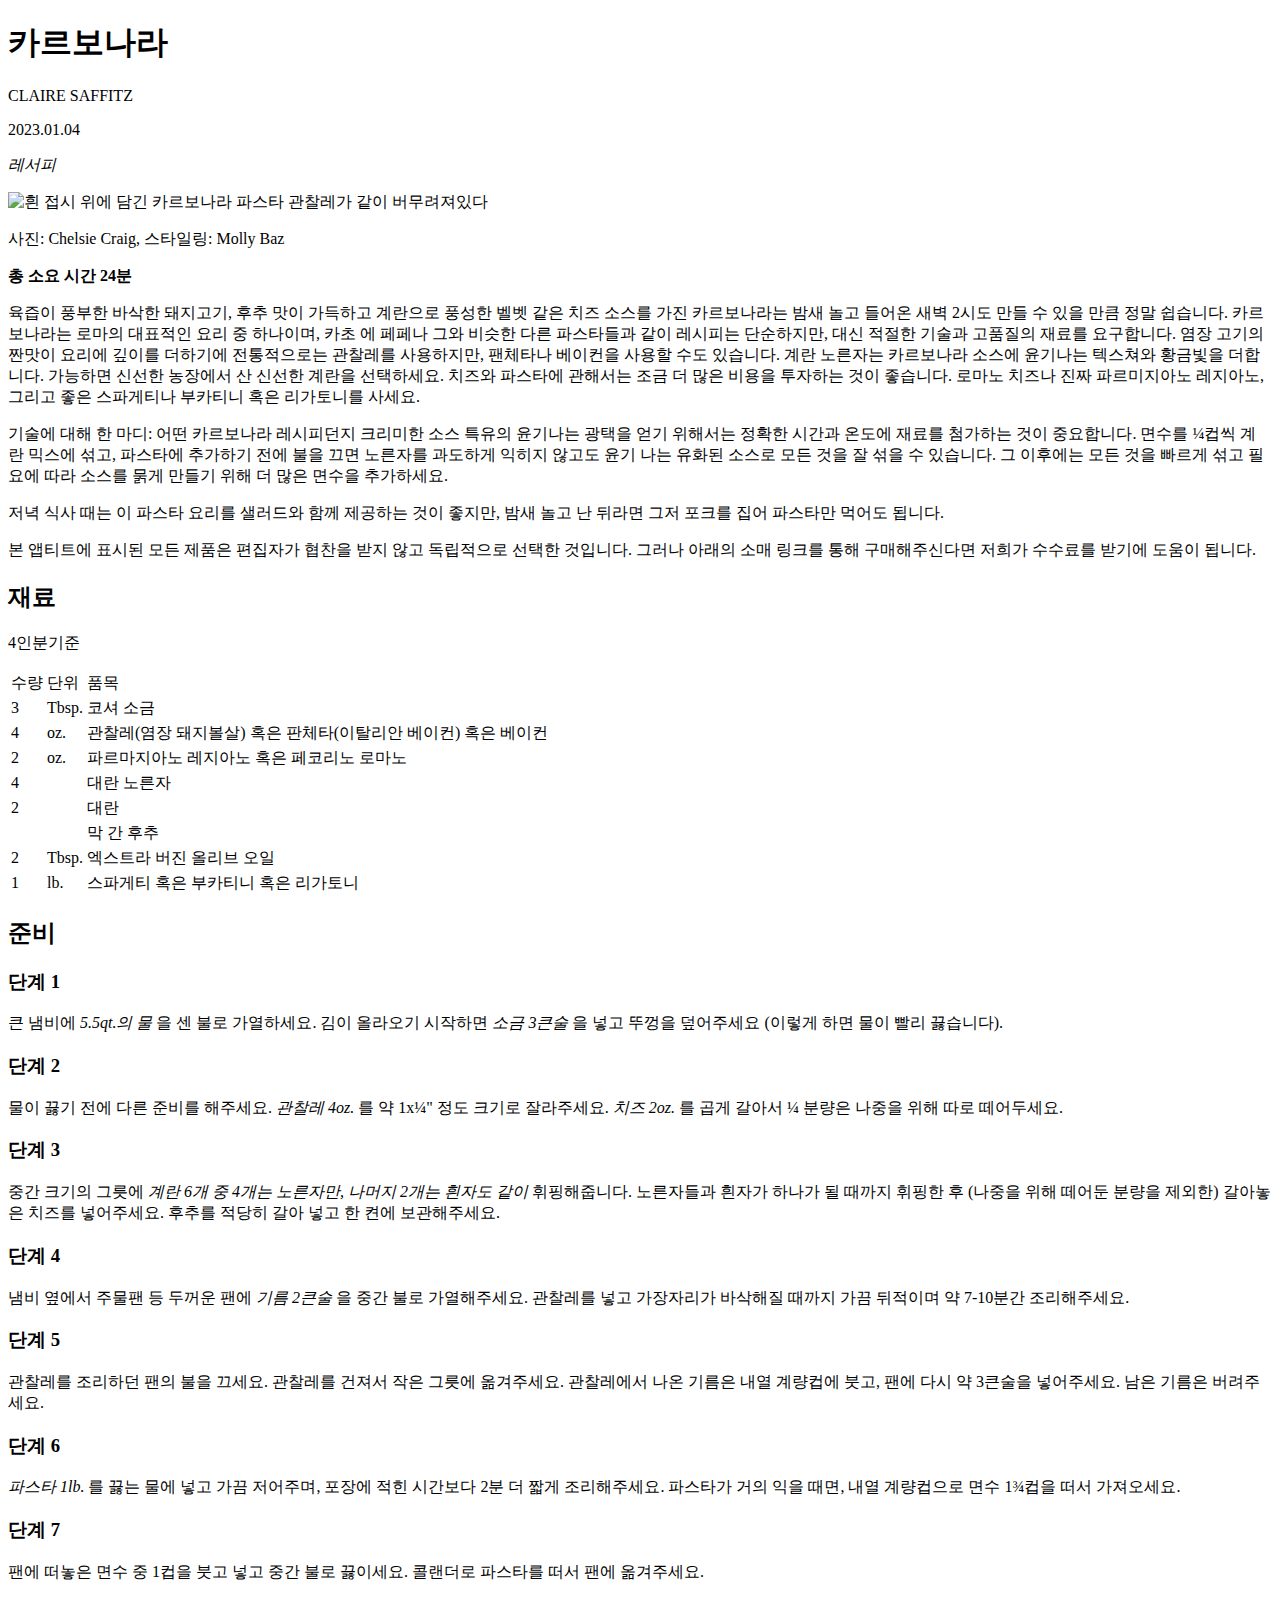
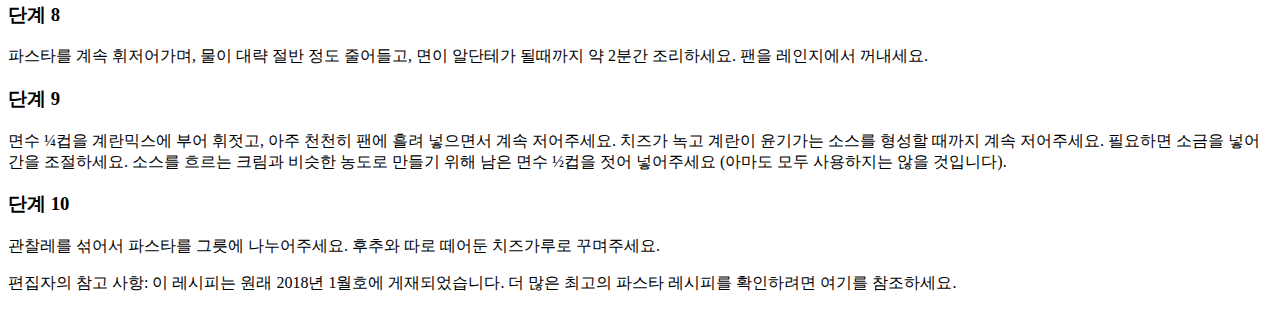
==== src/w2/index.html @ 841a9d39 "first" ====
<!DOCTYPE html>
<html lang="ko">
  <head>
    <meta charset="UTF-8" />
    <meta name="viewport" content="width=device-width, initial-scale=1.0" />
    <title>Pasta Carbonara</title>
  </head>
  <body>
    <h1>카르보나라</h1>
    <p><stong>CLAIRE SAFFITZ</stong></p>
    <p>2023.01.04</p>
    <p><em>레서피</em></p>
    <img
      src="../img/pasta-carbonara.jpg"
      alt="흰 접시 위에 담긴 카르보나라 파스타 관찰레가 같이 버무려져있다" />
    <p>사진: Chelsie Craig, 스타일링: Molly Baz</p>
    <p><strong>총 소요 시간 24분</strong></p>
    <p>
      육즙이 풍부한 바삭한 돼지고기, 후추 맛이 가득하고 계란으로 풍성한 벨벳
      같은 치즈 소스를 가진 카르보나라는 밤새 놀고 들어온 새벽 2시도 만들 수
      있을 만큼 정말 쉽습니다. 카르보나라는 로마의 대표적인 요리 중 하나이며,
      카초 에 페페나 그와 비슷한 다른 파스타들과 같이 레시피는 단순하지만, 대신
      적절한 기술과 고품질의 재료를 요구합니다. 염장 고기의 짠맛이 요리에 깊이를
      더하기에 전통적으로는 관찰레를 사용하지만, 팬체타나 베이컨을 사용할 수도
      있습니다. 계란 노른자는 카르보나라 소스에 윤기나는 텍스쳐와 황금빛을
      더합니다. 가능하면 신선한 농장에서 산 신선한 계란을 선택하세요. 치즈와
      파스타에 관해서는 조금 더 많은 비용을 투자하는 것이 좋습니다. 로마노
      치즈나 진짜 파르미지아노 레지아노, 그리고 좋은 스파게티나 부카티니 혹은
      리가토니를 사세요.
    </p>
    <p>
      기술에 대해 한 마디: 어떤 카르보나라 레시피던지 크리미한 소스 특유의
      윤기나는 광택을 얻기 위해서는 정확한 시간과 온도에 재료를 첨가하는 것이
      중요합니다. 면수를 ¼컵씩 계란 믹스에 섞고, 파스타에 추가하기 전에 불을
      끄면 노른자를 과도하게 익히지 않고도 윤기 나는 유화된 소스로 모든 것을 잘
      섞을 수 있습니다. 그 이후에는 모든 것을 빠르게 섞고 필요에 따라 소스를
      묽게 만들기 위해 더 많은 면수을 추가하세요.
    </p>
    <p>
      저녁 식사 때는 이 파스타 요리를 샐러드와 함께 제공하는 것이 좋지만, 밤새
      놀고 난 뒤라면 그저 포크를 집어 파스타만 먹어도 됩니다.
    </p>
    <p>
      본 앱티트에 표시된 모든 제품은 편집자가 협찬을 받지 않고 독립적으로 선택한
      것입니다. 그러나 아래의 소매 링크를 통해 구매해주신다면 저희가 수수료를
      받기에 도움이 됩니다.
    </p>
    <h2>재료</h2>
    <p>4인분기준</p>
    <table>
      <tr>
        <td>수량</td>
        <td>단위</td>
        <td>품목</td>
      </tr>
      <tr>
        <td>3</td>
        <td>Tbsp.</td>
        <td>코셔 소금</td>
      </tr>
      <tr>
        <td>4</td>
        <td>oz.</td>
        <td>관찰레(염장 돼지볼살) 혹은 판체타(이탈리안 베이컨) 혹은 베이컨</td>
      </tr>
      <tr>
        <td>2</td>
        <td>oz.</td>
        <td>파르마지아노 레지아노 혹은 페코리노 로마노</td>
      </tr>
      <tr>
        <td>4</td>
        <td></td>
        <td>대란 노른자</td>
      </tr>
      <tr>
        <td>2</td>
        <td></td>
        <td>대란</td>
      </tr>
      <tr>
        <td></td>
        <td></td>
        <td>막 간 후추</td>
      </tr>
      <tr>
        <td>2</td>
        <td>Tbsp.</td>
        <td>엑스트라 버진 올리브 오일</td>
      </tr>
      <tr>
        <td>1</td>
        <td>lb.</td>
        <td>스파게티 혹은 부카티니 혹은 리가토니</td>
      </tr>
    </table>
    <h2>준비</h2>
    <h3>단계 1</h3>
    <p>
      큰 냄비에
      <em>5.5qt.의 물</em>
      을 센 불로 가열하세요. 김이 올라오기 시작하면
      <em>소금 3큰술</em>
      을 넣고 뚜껑을 덮어주세요 (이렇게 하면 물이 빨리 끓습니다).
    </p>
    <h3>단계 2</h3>
    <p>
      물이 끓기 전에 다른 준비를 해주세요.
      <em>관찰레 4oz.</em>
      를 약 1x¼" 정도 크기로 잘라주세요.
      <em>치즈 2oz.</em>
      를 곱게 갈아서 ¼ 분량은 나중을 위해 따로 떼어두세요.
    </p>
    <h3>단계 3</h3>
    <p>
      중간 크기의 그릇에
      <em>계란 6개 중 4개는 노른자만, 나머지 2개는 흰자도 같이</em>
      휘핑해줍니다. 노른자들과 흰자가 하나가 될 때까지 휘핑한 후 (나중을 위해
      떼어둔 분량을 제외한) 갈아놓은 치즈를 넣어주세요. 후추를 적당히 갈아 넣고
      한 켠에 보관해주세요.
    </p>
    <h3>단계 4</h3>
    <p>
      냄비 옆에서 주물팬 등 두꺼운 팬에
      <em>기름 2큰술</em>
      을 중간 불로 가열해주세요. 관찰레를 넣고 가장자리가 바삭해질 때까지 가끔
      뒤적이며 약 7-10분간 조리해주세요.
    </p>
    <h3>단계 5</h3>
    <p>
      관찰레를 조리하던 팬의 불을 끄세요. 관찰레를 건져서 작은 그릇에
      옮겨주세요. 관찰레에서 나온 기름은 내열 계량컵에 붓고, 팬에 다시 약
      3큰술을 넣어주세요. 남은 기름은 버려주세요.
    </p>
    <h3>단계 6</h3>
    <p>
      <em>파스타 1lb.</em>
      를 끓는 물에 넣고 가끔 저어주며, 포장에 적힌 시간보다 2분 더 짧게
      조리해주세요. 파스타가 거의 익을 때면, 내열 계량컵으로 면수 1¾컵을 떠서
      가져오세요.
    </p>
    <h3>단계 7</h3>
    <p>
      팬에 떠놓은 면수 중 1컵을 붓고 넣고 중간 불로 끓이세요. 콜랜더로 파스타를
      떠서 팬에 옮겨주세요.
    </p>
    <h3>단계 8</h3>
    <p>
      파스타를 계속 휘저어가며, 물이 대략 절반 정도 줄어들고, 면이 알단테가
      될때까지 약 2분간 조리하세요. 팬을 레인지에서 꺼내세요.
    </p>
    <h3>단계 9</h3>
    <p>
      면수 ¼컵을 계란믹스에 부어 휘젓고, 아주 천천히 팬에 흘려 넣으면서 계속
      저어주세요. 치즈가 녹고 계란이 윤기가는 소스를 형성할 때까지 계속
      저어주세요. 필요하면 소금을 넣어 간을 조절하세요. 소스를 흐르는 크림과
      비슷한 농도로 만들기 위해 남은 면수 ½컵을 젓어 넣어주세요 (아마도 모두
      사용하지는 않을 것입니다).
    </p>
    <h3>단계 10</h3>
    <p>
      관찰레를 섞어서 파스타를 그릇에 나누어주세요. 후추와 따로 떼어둔
      치즈가루로 꾸며주세요.
    </p>
    <p>
      편집자의 참고 사항: 이 레시피는 원래 2018년 1월호에 게재되었습니다. 더
      많은 최고의 파스타 레시피를 확인하려면 여기를 참조하세요.
    </p>
  </body>
</html>
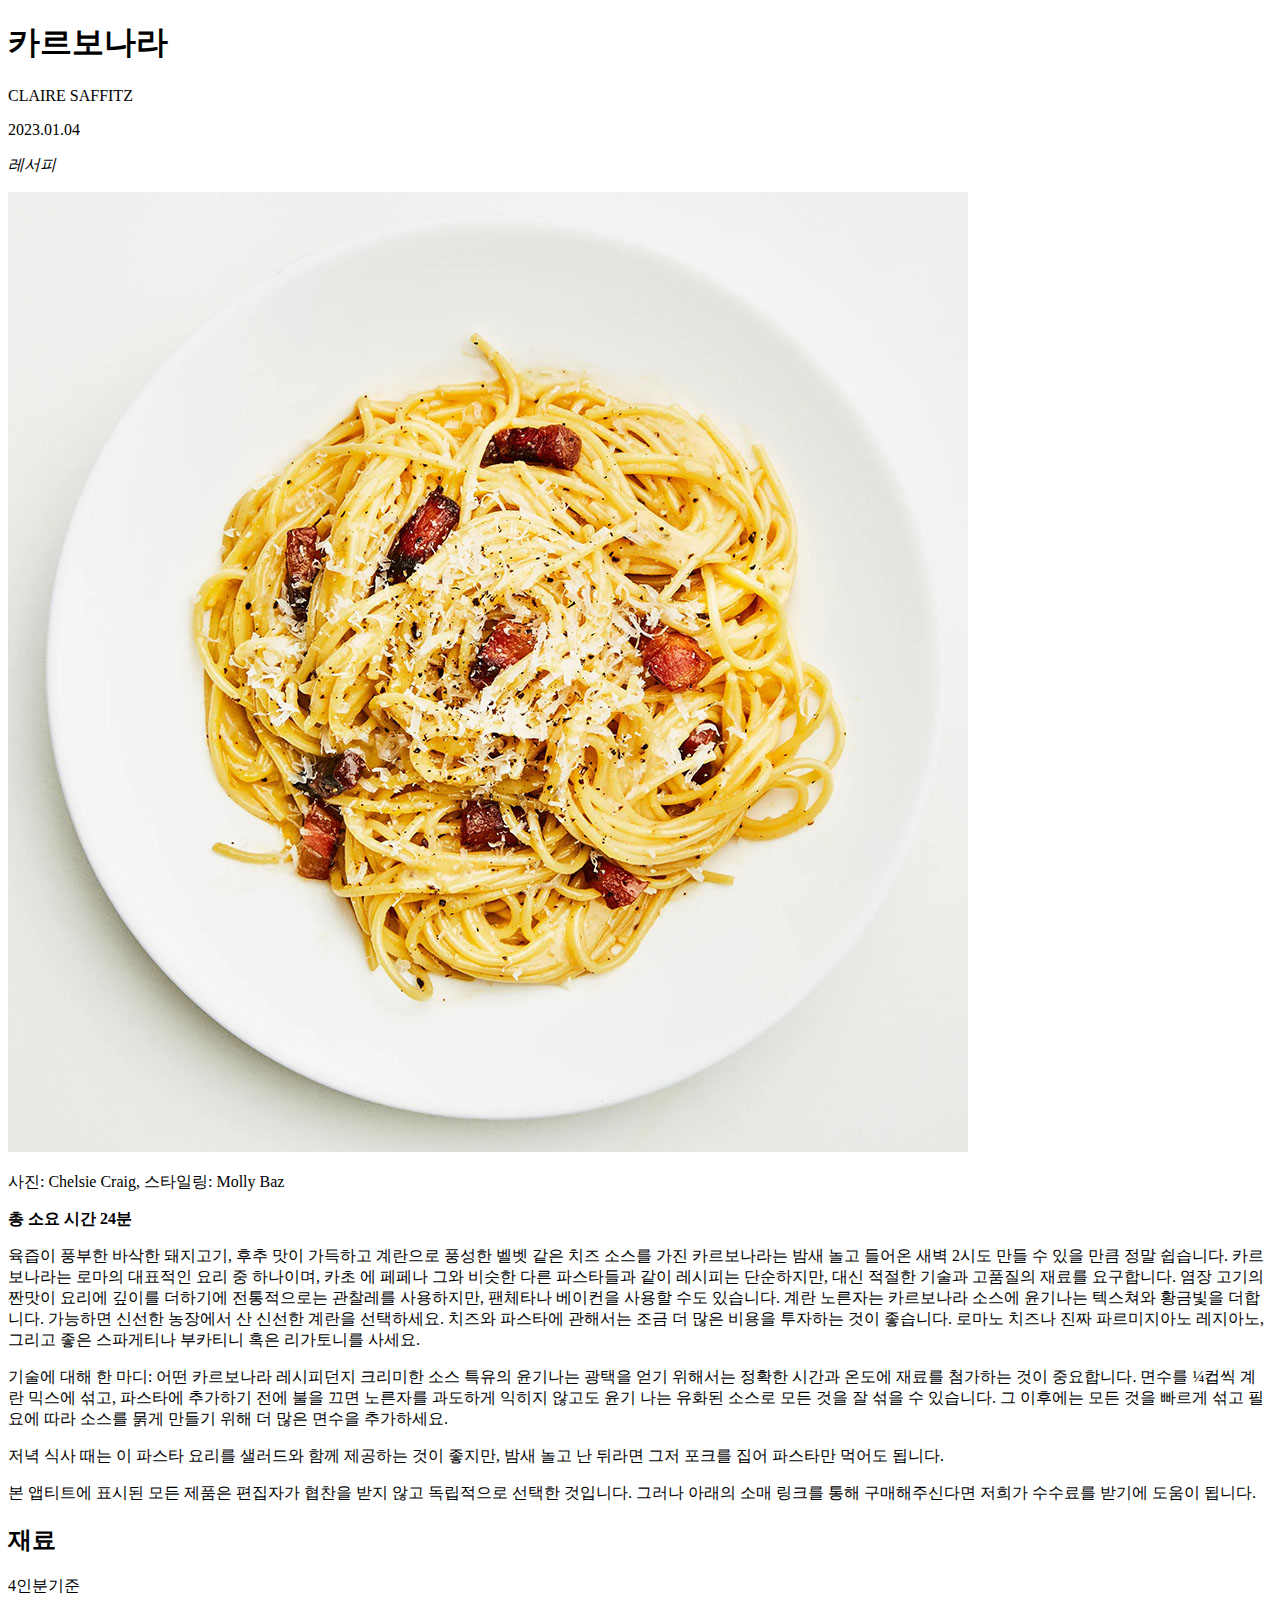
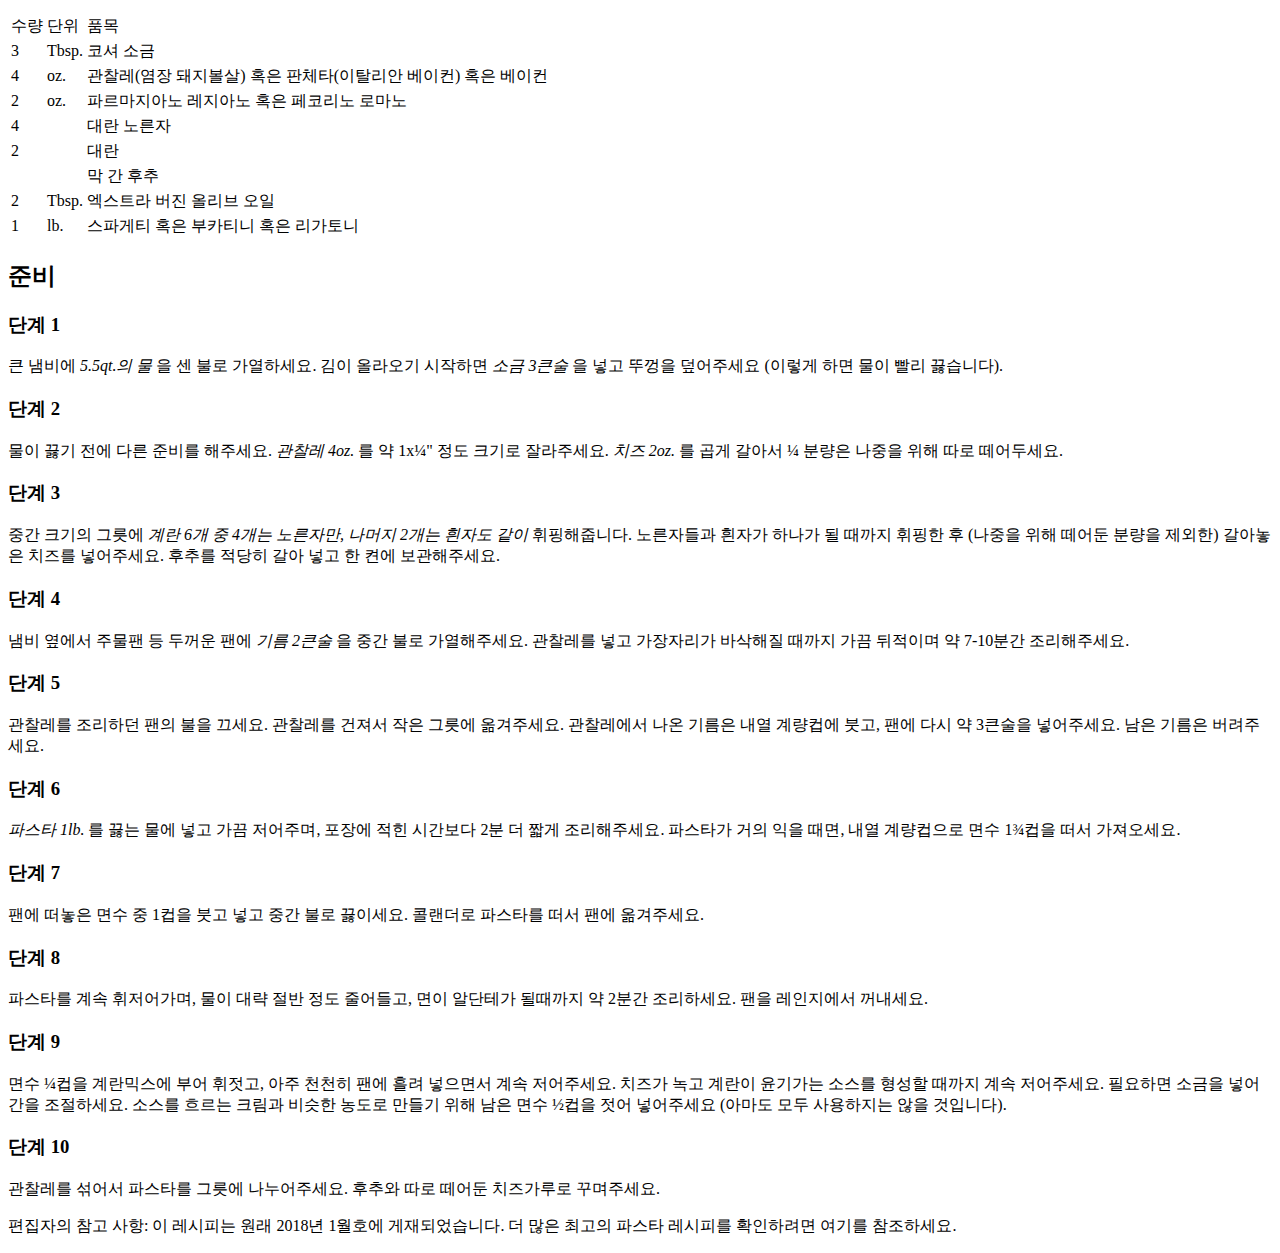
==== commit 7e3854a2: "폴더명 및 이미지 경로 수정" ====
--- a/src/w2/index.html
+++ b/src/w2/index.html
@@ -11,8 +11,9 @@
     <p>2023.01.04</p>
     <p><em>레서피</em></p>
     <img
-      src="../img/pasta-carbonara.jpg"
-      alt="흰 접시 위에 담긴 카르보나라 파스타 관찰레가 같이 버무려져있다" />
+      src="../../assets/pasta-carbonara.jpg"
+      alt="흰 접시 위에 담긴 카르보나라 파스타 관찰레가 같이 버무려져있다"
+    />
     <p>사진: Chelsie Craig, 스타일링: Molly Baz</p>
     <p><strong>총 소요 시간 24분</strong></p>
     <p>
